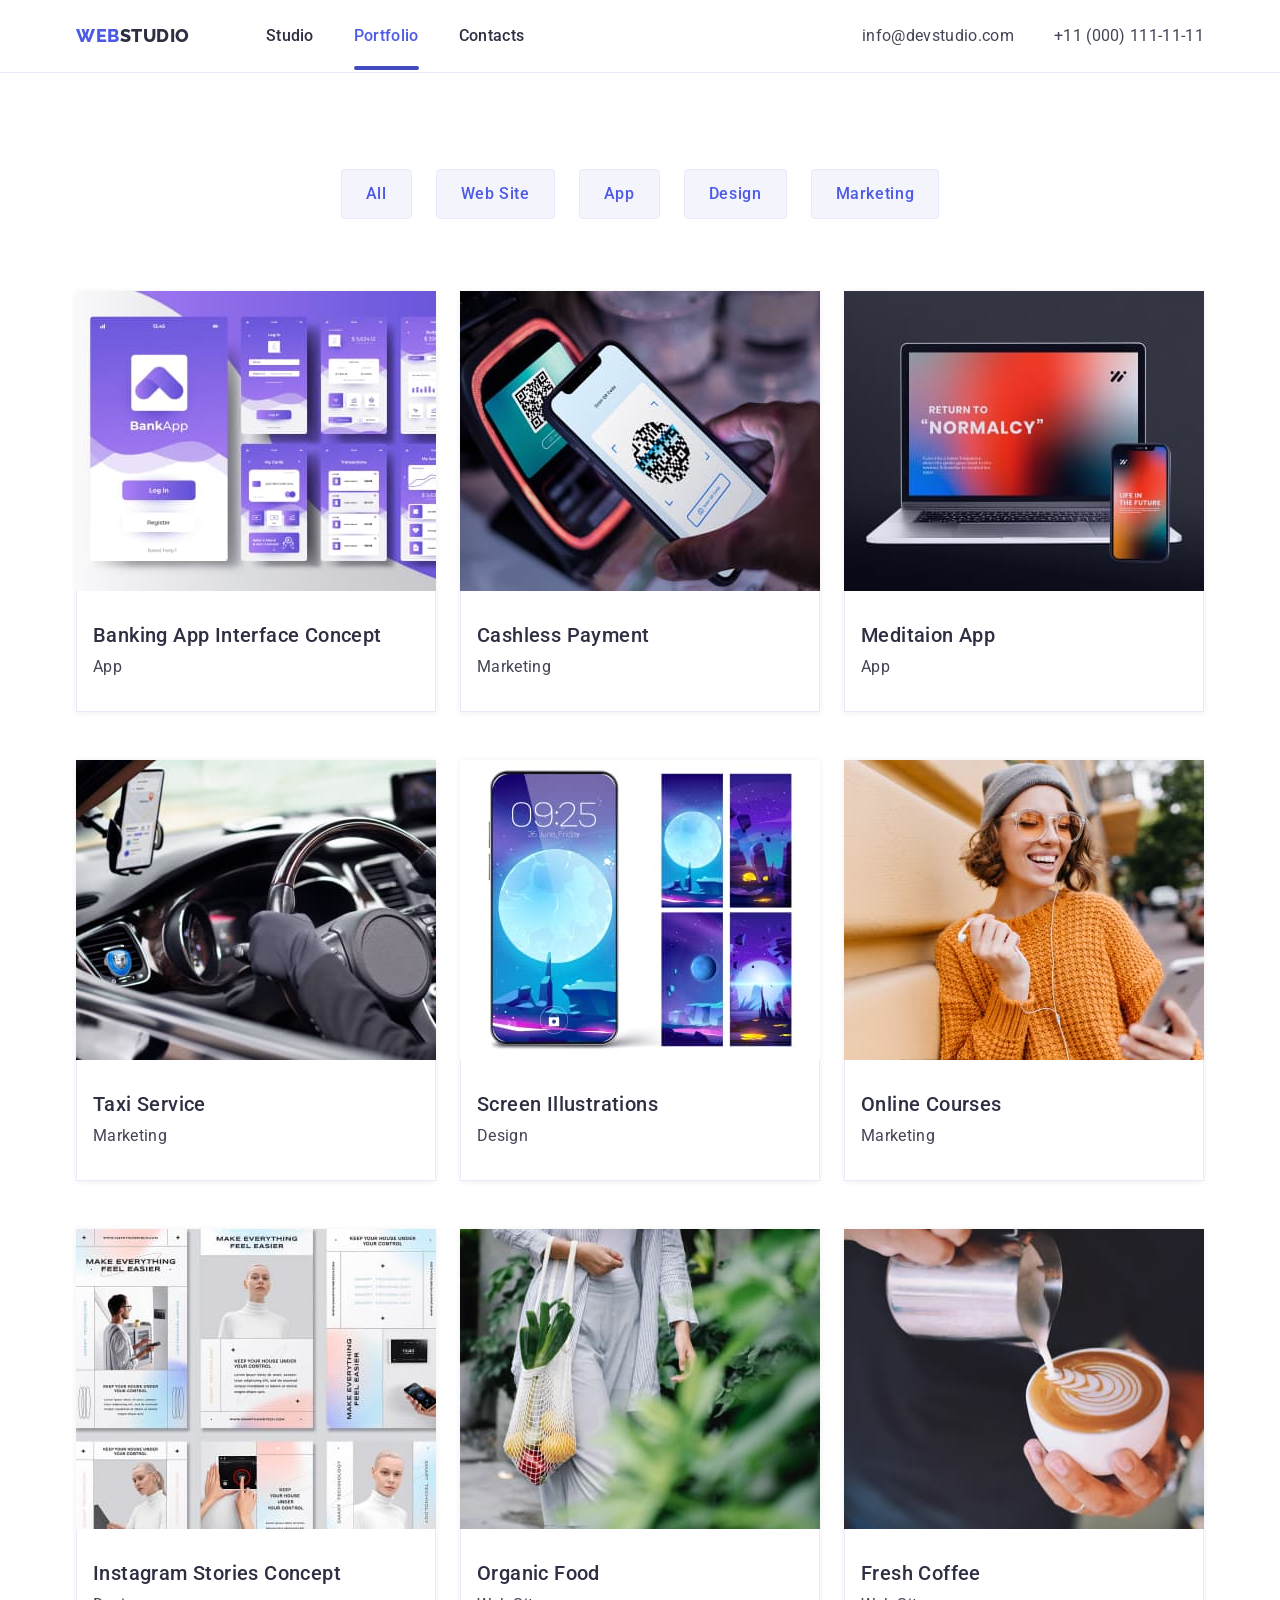
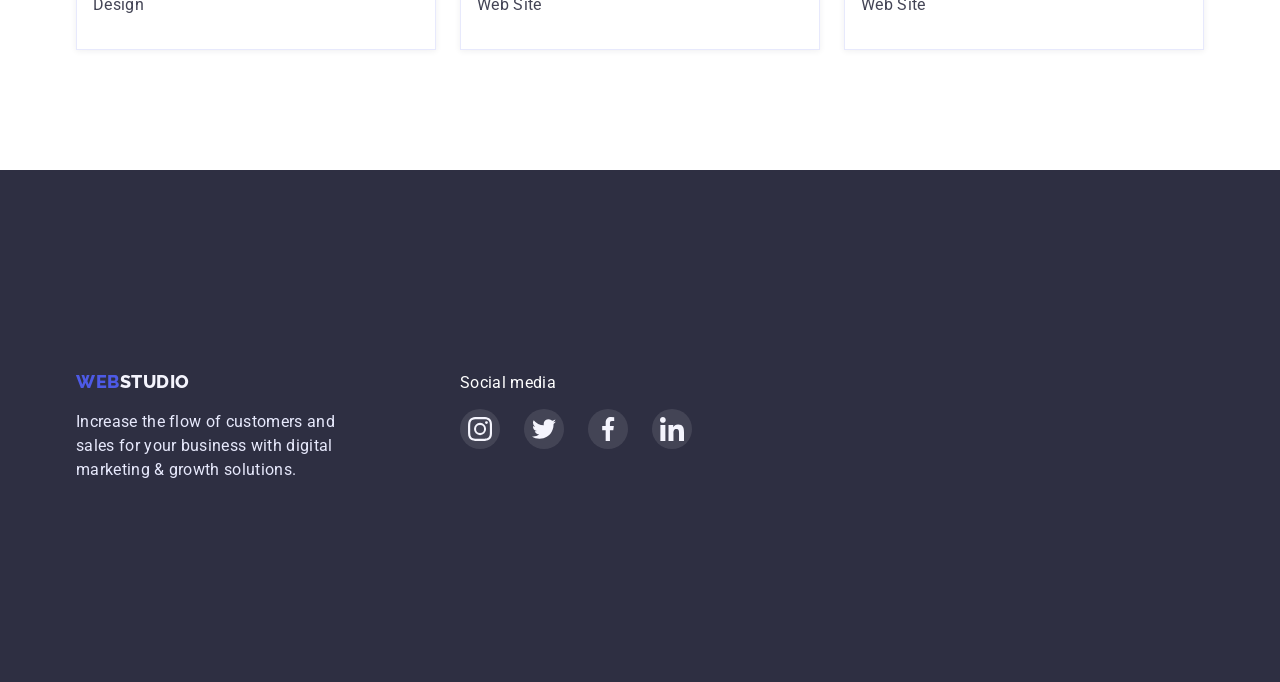
==== portfolio.html @ ea571247 "add files from hw-4" ====
<!DOCTYPE html>
<html lang="en">
  <head>
    <meta charset="UTF-8" />
    <meta http-equiv="X-UA-Compatible" content="IE=edge" />
    <meta name="viewport" content="width=device-width, initial-scale=1.0" />
    <title>Portfolio</title>
    <link rel="preconnect" href="https://fonts.googleapis.com" />
    <link rel="preconnect" href="https://fonts.gstatic.com" crossorigin />
    <link rel="stylesheet" href="https://fonts.googleapis.com/css2?family=Raleway:wght@800&family=Roboto:wght@400;500;700;900&display=swap"/>
    <link
      rel="stylesheet"
      href="https://cdnjs.cloudflare.com/ajax/libs/modern-normalize/1.1.0/modern-normalize.min.css"
      integrity="sha512-wpPYUAdjBVSE4KJnH1VR1HeZfpl1ub8YT/NKx4PuQ5NmX2tKuGu6U/JRp5y+Y8XG2tV+wKQpNHVUX03MfMFn9Q=="
      crossorigin="anonymous"
      referrerpolicy="no-referrer"
    />
    <link rel="stylesheet" href="./css/styles.css" />
  </head>
  <body>
    <!--HEADER-->
    <header class="header">
      <div class="container header-container">
          <nav class="top-nav">
            <div class="nav-container">
              <a href="./index.html" class="top-logo link"><span class="logo-web">Web</span>Studio</a>
              <ul class="top-menu list">
                <li class="menu-item"><a href="./index.html" class="link">Studio</a></li>
                <li class="menu-item"><a href="./portfolio.html" class="link current">Portfolio</a></li>
                <li class="menu-item"><a href="" class="link">Contacts</a></li>
              </ul>
            </div>
          </nav>
        
          <address class="address">
            <ul class="top-contacts list">
              <li class="address-item">
                <a class="mail link" href="mailto:info@devstudio.com">info@devstudio.com</a>
              </li>
              <li class="address-item">
                <a class="tel link" href="tel:+110001111111">+11 (000) 111-11-11</a>
              </li>
            </ul>
          </address>
      </div>
    </header>
    <!--MAIN-->
    <main>
      <section class="portfolio">
        <div class="container">
          <h1 class="visually-hidden">Gallery</h1>
  
          <ul class="filters-list">
            <li class="list-item list">
              <button class="filters-btn" type="button">All</button>
            </li>
            <li class="list-item list">
              <button class="filters-btn" type="button">Web Site</button>
            </li>
            <li class="list-item list">
              <button class="filters-btn" type="button">App</button>
            </li>
            <li class="list-item list">
              <button class="filters-btn" type="button">Design</button>
            </li>
            <li class="list-item list">
              <button class="filters-btn" type="button">Marketing</button>
            </li>
          </ul>
  
          <ul class="gallery-list">
            <li class="gallery-items list">
              <a class="gallery-link link" href="">
                <img
                  src="./images/banking_app_interface_concept.jpg"
                  alt=""
                  width="360"
                  height="300"
                  class="gallery-images"
                />
                <div class="gallery-footer">
                  <h2>Banking App Interface Concept</h2>
                  <p class="gallery-text">App</p>
                </div>
              </a>
            </li>
            <li class="gallery-items list">
              <a class="gallery-link link" href="">
                <img
                src="./images/cashless_payment.jpg"
                alt=""
                width="360"
                height="300"
                class="gallery-images"
                />
                <div class="gallery-footer">
                  <h2>Cashless Payment</h2>
                  <p class="gallery-text">Marketing</p>
                </div>
              </a>
            </li>
            <li class="gallery-items list">
              <a  href="" class="gallery-link link">
                <img
                src="./images/meditaion_app.jpg"
                alt=""
                width="360"
                height="300"
                class="gallery-images"
                />
                <div class="gallery-footer gallery-border">
                  <h2>Meditaion App</h2>
                  <p class="gallery-text">App</p>
                </div>
              </a>
            </li>
            <li class="gallery-items list">
              <a class="gallery-link link" href="">
                <img
                src="./images/taxi_service.jpg"
                alt=""
                width="360"
                height="300"
                class="gallery-images"
                />
                <div class="gallery-footer">
                  <h2>Taxi Service</h2>
                  <p class="gallery-text">Marketing</p>
                </div>
              </a>
            </li>
            <li class="gallery-items list">
              <a class="gallery-link link" href="">
                <img
                src="./images/screen_illustrations.jpg"
                alt=""
                width="360"
                height="300"
                class="gallery-images"
                />
                <div class="gallery-footer">
                  <h2>Screen Illustrations</h2>
                  <p class="gallery-text">Design</p>
                </div>
              </a>
            </li>
            <li class="gallery-items list">
              <a class="gallery-link link" href="">
                <img
                src="./images/online_courses.jpg"
                alt=""
                width="360"
                height="300"
                class="gallery-images"
                />
                <div class="gallery-footer">
                  <h2>Online Courses</h2>
                  <p class="gallery-text">Marketing</p>
                </div>
              </a>
            </li>
            <li class="gallery-items list">
              <a class="gallery-link link" href="">
                  <img
                src="./images/instagram_stories_concept.jpg"
                alt=""
                width="360"
                height="300"
                class="gallery-images"
                />
                <div class="gallery-footer">
                  <h2>Instagram Stories Concept</h2>
                  <p class="gallery-text">Design</p>
                </div>
              </a>
            </li>
            <li class="gallery-items list">
              <a class="gallery-link link" href="">
                  <img
                src="./images/organic_food.jpg"
                alt=""
                width="360"
                height="300"
                class="gallery-images"
                />
                <div class="gallery-footer">
                  <h2>Organic Food</h2>
                  <p class="gallery-text">Web Site</p>
                </div>
              </a>
            </li>
            <li class="gallery-items list">
              <a class="gallery-link link" href="">
                <img
                src="./images/fresh_coffee.jpg"
                alt=""
                width="360"
                height="300"
                class="gallery-images"
                />
                <div class="gallery-footer">
                  <h2>Fresh Coffee</h2>
                  <p class="gallery-text">Web Site</p>
                </div>
              </a>
            </li>
          </ul>
        </div>
      </section>
    </main>

    <!--FOOTER-->
    <footer class="footer">
      <footer class="footer">
        <div class="container footer-container">
          <div class="text-footer">
            <a href="./index.html" class="footer-logo link footer-link"><span class="logo-web">Web</span>Studio</a>
            <p class="footer-text">
              Increase the flow of customers and sales for your business with digital
              marketing & growth solutions.
            </p>
          </div>
  
          <div class="socmedia">
            <p class="socmedia-text">
              Social media
            </p>
            <ul class="soclist list">
              <li class="soclist-item">
                <a href="" class="soclink link">
                <svg class="soclink-icon">
                  <use href="./images/symbol-defs.svg#icon-instagram" width="24" height="24"></use>
                </svg>
                </a>
              </li>
              <li class="soclist-item">
                <a href="" class="soclink link">
                <svg class="soclink-icon">
                  <use href="./images/symbol-defs.svg#icon-twitter" width="24" height="24"></use>
                </svg>
                </a>
              </li>
              <li class="soclist-item">
                <a href="" class="soclink link">
                <svg class="soclink-icon">
                  <use href="./images/symbol-defs.svg#icon-facebook" width="24" height="24"></use>
                </svg>
                </a>
              </li>
              <li class="soclist-item">
                <a href="" class="soclink link">
                <svg class="soclink-icon">
                  <use href="./images/symbol-defs.svg#icon-linkedin" width="24" height="24"></use>
                </svg>
                </a>
              </li>
            </ul>
          </div>
        </div>
    </footer>
  </body>
</html>
---- css/styles.css ----
/*Dropped styles*/
h1,h2,h3,h4,h5,h6,p {
  margin: 0;
}
ul {
  margin: 0;
  padding-left: 0;
}
img {
  display: block;
}

.header {
  border-bottom: 1px solid #E7E9FC;
}

:root {
  --body-color: #2e2f42;
  --link-active: #404bbf;
  --nav-hover: #404bbf;
  --nav-focus: #434455;
  --top-contacts: #434455;
  --for-text: #434455;
  --services-btn: #4d5ae5;
  --current: #4d5ae5;
  --soc-icon: #4d5ae5;
  --soc-icon-footer: rgba(255, 255, 255, 0.1);
  --socicon-footer-hover: #31D0AA;
  --logo-web: #4d5ae5;
  --color-btn: #ffffff;
  --hover-btn: #404bbf;
  --color-services: #ffffff;
  --bg-services: #2e2f42;
  --for-h3: #2e2f42;
  --color-titel: #2e2f42;
  --ourteam-bg: #f4f4fd;
  --cards-bg: #ffffff;
  --footer-bg: #2e2f42;
  --footerlogo: #f4f4fd;
  --logo-footer: #e7e9fc;
  --footer-text: #E7E9FC;
  --filters-bg: #f4f4fd;
  --filters-bg-hover: #404bbf;
  --filters-br: #e7e9fc;
  --filters-text: #4d5ae5;
  --filters-text-hover: #ffffff;
  --label: #404bbf;
  --galleryfooter-br: #e7e9fc;
  --galleryfooter-br-hover: #f4f4fd;
  --gradient-bg: linear-gradient(rgba(46, 47, 66, 0.7), rgba(46, 47, 66, 0.7));
  /* --cardshadow-hover: box-shadow(0px 1px 6px rgba(46, 47, 66, 0.08), 0px 1px 1px rgba(46, 47, 66, 0.16), 0px 2px 1px rgba(46, 47, 66, 0.08)); */
}

.list {
  list-style: none;
}
.link {
  text-decoration: none;
  color: var(--body-color);
  padding: 24px 0
}

/*--------Styles for index.html--------*/
body {
  color: var(--body-color);
  font-family: "Roboto", sans-serif;
  font-size: 16px;
  letter-spacing: 0.02em;
}

/*Header*/
.container {
  max-width: 1158px;
  padding: 0 15px;
  margin: 0 auto;
  /* outline: 1px solid red; */
} 
.header-container {
  display: flex;
  align-items: center;
  justify-content: space-between;
}
.nav-container {
  display: flex;
  align-items: center;
}
.top-nav {
  display: flex;
  /*flex-direction: row;
  align-items: baseline;*/
}
.top-logo,
.footer-logo {
  font-family: "Raleway", sans-serif;
  font-weight: 800;
  font-size: 18px;
  letter-spacing: 0.03em;
  text-transform: uppercase;
  line-height: 1.34;
}
.top-logo {
  padding-top: 24px;
  padding-bottom: 24px;
}
.logo-web {
  color: var(--logo-web);
  line-height: 1.34;
}
.top-menu .link:hover,
.top-contacts .link:hover {
  color: var(--nav-hover);
}
.top-menu .link:focus,
.top-contacts .link:focus {
  color: var(--nav-focus);
}
.top-menu {
  font-family: "Roboto", sans-serif;
  font-weight: 500;
  font-size: 16px;
  line-height: 1.5;
  letter-spacing: 0.02em;
  display: flex;
  margin-left: 76px;
  gap: 40px;
}
.current {
  color: var(--current);
  position: relative;
}
.current::after {
  content: '';
  position: absolute;
  width: 100%;
  height: 4px;
  left: 0;
  top: 64px;
  border-radius: 2px;
  background-color: #404bbf;
}
.mail, .tel {
  letter-spacing: 0.02em;
  color: var(--top-contacts);
  font-style: normal;
  line-height: 1.5;
}
.top-contacts {
  display: flex;
  align-items: center;
}
.address-item:not(:last-child) {
  margin-right: 40px;
}

.visually-hidden {
  position: absolute;
  white-space: nowrap;
  width: 1px;
  height: 1px;
  overflow: hidden;
  border: 0;
  padding: 0;
  clip: rect(0 0 0 0);
  clip-path: inset(50%);
  margin: -1px;
}

/*Services*/
.section {
  padding: 120px 0;
}
.services {
  background-color: var(--bg-services);
  background: var(--gradient-bg), url(../images/people-office.jpg) no-repeat;
  background-size: cover;
  background-position: center;
  text-align: center;
  padding-top: 188px;
  padding-bottom: 188px;
  max-width: 1440px;
  margin: auto;
}
.services-titel {
  color: var(--color-services);
  font-weight: 700;
  font-size: 56px;
  line-height: 1.07;
  letter-spacing: 0.02em;
  text-transform: capitalize;
  max-width: 500px;
  margin: 0 auto;
}
.services-titel > span {
  text-transform: lowercase;
}
.services-button {
  background-color: var(--services-btn);
  box-shadow: 0px 4px 4px rgba(0, 0, 0, 0.15);
  border-radius: 4px;
  font-weight: 500;
  letter-spacing: 0.04em;
  color: var(--color-btn);
  padding: 16px 32px;
  font-size: 16px;
  font-family: inherit;
  line-height: 1.5;
  text-align: center;
  /* display: flex;
  flex-direction: row;
  align-items: flex-start; */
  padding: 16px 32px;
  /* gap: 10px; */
  margin-left: auto;
  margin-right: auto;
  margin-top: 48px;
  border: none;
}
.services-button:hover,
.services-button:focus {
  background-color: var(--hover-btn);
  box-shadow: 0px 1px 6px rgba(46, 47, 66, 0.08),
    0px 1px 1px rgba(46, 47, 66, 0.16), 0px 2px 1px rgba(46, 47, 66, 0.08);
  cursor: pointer;
}
.features {
  color: var(--for-text);
  padding-top: 120px;
}
.features-titel, .custom-titel
.cards > h3,
.gallery-list h2 {
  font-weight: 500;
  font-size: 20px;
  letter-spacing: 0.02em;
  line-height: 1.2;
  color: var(--for-h3);
}
.features-list {
  line-height: 1.5;
  display: flex;
  gap: 24px
}
.features-item {
flex-basis: calc((100% - 3 * 24px) / 4);
}
.features-item > p {
  margin-top: 8px;
}
.icons-features {
  background: #F4F4FD;
  border-radius: 4px;
  margin-bottom: 8px;

  display: flex;
  justify-content: center;
  align-items: center;
  height: 112px;
  min-width: 264px;
}
.features-icon {
  /* fill: currentColor; */
}


/*What are we do*/
.offer-container > h2,
.ourteam-container > h2, .custome-titel {
  font-size: 36px;
  line-height: 1.11;
  text-align: center;
  letter-spacing: 0.02em;
  text-transform: capitalize;
  color: var(--color-titel);
  margin-bottom: 72px;
}
.offer-list {
  display: flex;
  gap: 24px;
  margin-top: 72px;
}
.offer-list img {
  border: 1px solid #e7e9fc;
} 

/*Our team*/
.ourteam {
  background-color: var(--ourteam-bg);
}
.ourteam-list {
  display: flex;
  margin-top: 72px;
  gap: 24px;
}
.cards {
  background-color: var(--cards-bg);
  box-shadow: 0px 1px 6px rgba(46, 47, 66, 0.08),
    0px 1px 1px rgba(46, 47, 66, 0.16), 0px 2px 1px rgba(46, 47, 66, 0.08);
  border-radius: 0px 0px 4px 4px;
}
.cards > h3 {
  text-align: center;
  line-height: 0.04;
}
.cards > p {
  text-align: center;
  line-height: 1.5;
  color: var(--for-text);
}
.cards-text {
  padding: 32px 16px;
  text-align: center;
}
.cards-text > p {
  margin: 8px 0;
}
.soclist {
  display: flex;
  gap: 24px;
}
.soclist-item {
  width: 40px;
  height: 40px;
}
.soclink {
  width: 100%;
  height: 100%;
  border-radius: 50%;
  background-color: var(--soc-icon);
  display: flex;
  align-items: flex-start;
  justify-content: center;
  padding: 12px;
}
.soclink-icon {
  fill: var(--ourteam-bg);
}
.soclink:is(:hover, :focus) {
  background-color: var(--link-active); 
}
.custome {

}
.custome-list {
  display: flex;
  gap: 24px;
}
.custome-item {
  width: 168px;
  height: 88px;
}
.custome-link {
  width: 100%;
  height: 100%;
  border: 1px solid #8E8F99;
  border-radius: 4px;
  display: flex;
  align-items: center;
  justify-content: center;
}
.custome-icon {
  fill: #8E8F99;
}
.custome-link:is(:hover, :focus) {
  border-color: #404bbf;
}
.custome-link:is(:hover, :focus) .custome-icon {
  fill: #404BBF;
}

/*Footer*/
.footer {
  background-color: var(--footer-bg);
  padding-top: 100px;
  padding-bottom: 100px;
}
.footer-container {
  display: flex; 
  align-items: baseline;
}
.footer-logo {
  color: var(--footerlogo);
}
.footer-link {
  padding: 16px 0px;
}
.footer-text {
  line-height: 1.5;
  max-width: 264px;
  color: var(--footer-text);
  margin-top: 16px;
}
.text-footer {
  margin-right: 120px;
}
.socmedia-text {
  color: #ffffff;
  margin-bottom: 16px;
}
.soclist-item {
  width: 40px;
  height: 40px;
}
.socmedia .soclink {
  width: 100%;
  height: 100%;
  background-color: var(--soc-icon-footer);
  padding: 8px;
}
.socmedia .soclink:is(:hover, :focus) {
  background-color: var(--socicon-footer-hover);
}

/*--------Styles for portfolio--------*/
.portfolio {
  padding-top: 96px;
  padding-bottom: 120px;
}
.filters-list {
  min-width: 586px;
  display: flex;
  justify-content: center;
  margin-bottom: 72px;
  gap: 24px;
}
.filters-btn {
  background-color: var(--filters-bg);
  border: 1px solid var(--filters-br);
  border-radius: 4px;
  font-weight: 500;
  color: var(--filters-text);
  letter-spacing: 0.04em;
  text-align: center;
  padding: 12px 24px;
  font-family: inherit;
  font-size: 16px;
  line-height: 1.5;
}
.filters-btn:hover {
  background-color: var(--filters-bg-hover);
  border-color: var(--filters-bg-hover);
  color: var(--filters-text-hover);
  box-shadow: 0px 3px 1px rgba(0, 0, 0, 0.1), 0px 2px 1px rgba(0, 0, 0, 0.08),
    0px 2px 2px rgba(0, 0, 0, 0.12);
  cursor: pointer;
}

.gallery-list {
  display: flex;
  flex-wrap: wrap;
  row-gap: 48px;
  column-gap: 24px;
}
.gallery-items {
  flex-basis: calc((100% - 2 * 24px) / 3);
}
.gallery-footer {
  padding: 32px 16px;

  border: 1px solid var(--galleryfooter-br);
  border-top: none;
}
.gallery-footer > p {
  margin-top: 8px;;
}
.gallery-link {
  box-shadow: 0px 1px 6px rgba(46, 47, 66, 0.08);
  display: block;
  padding: 0;
  transition: color 200ms linear;
}
.gallery-link:is(:hover, :focus) {
  box-shadow: 
  0px 1px 6px rgba(46, 47, 66, 0.08), 
  0px 1px 1px rgba(46, 47, 66, 0.16), 
  0px 2px 1px rgba(46, 47, 66, 0.08);
}
.gallery-text {
  color: var(--for-text);
  line-height: 1.5;
}
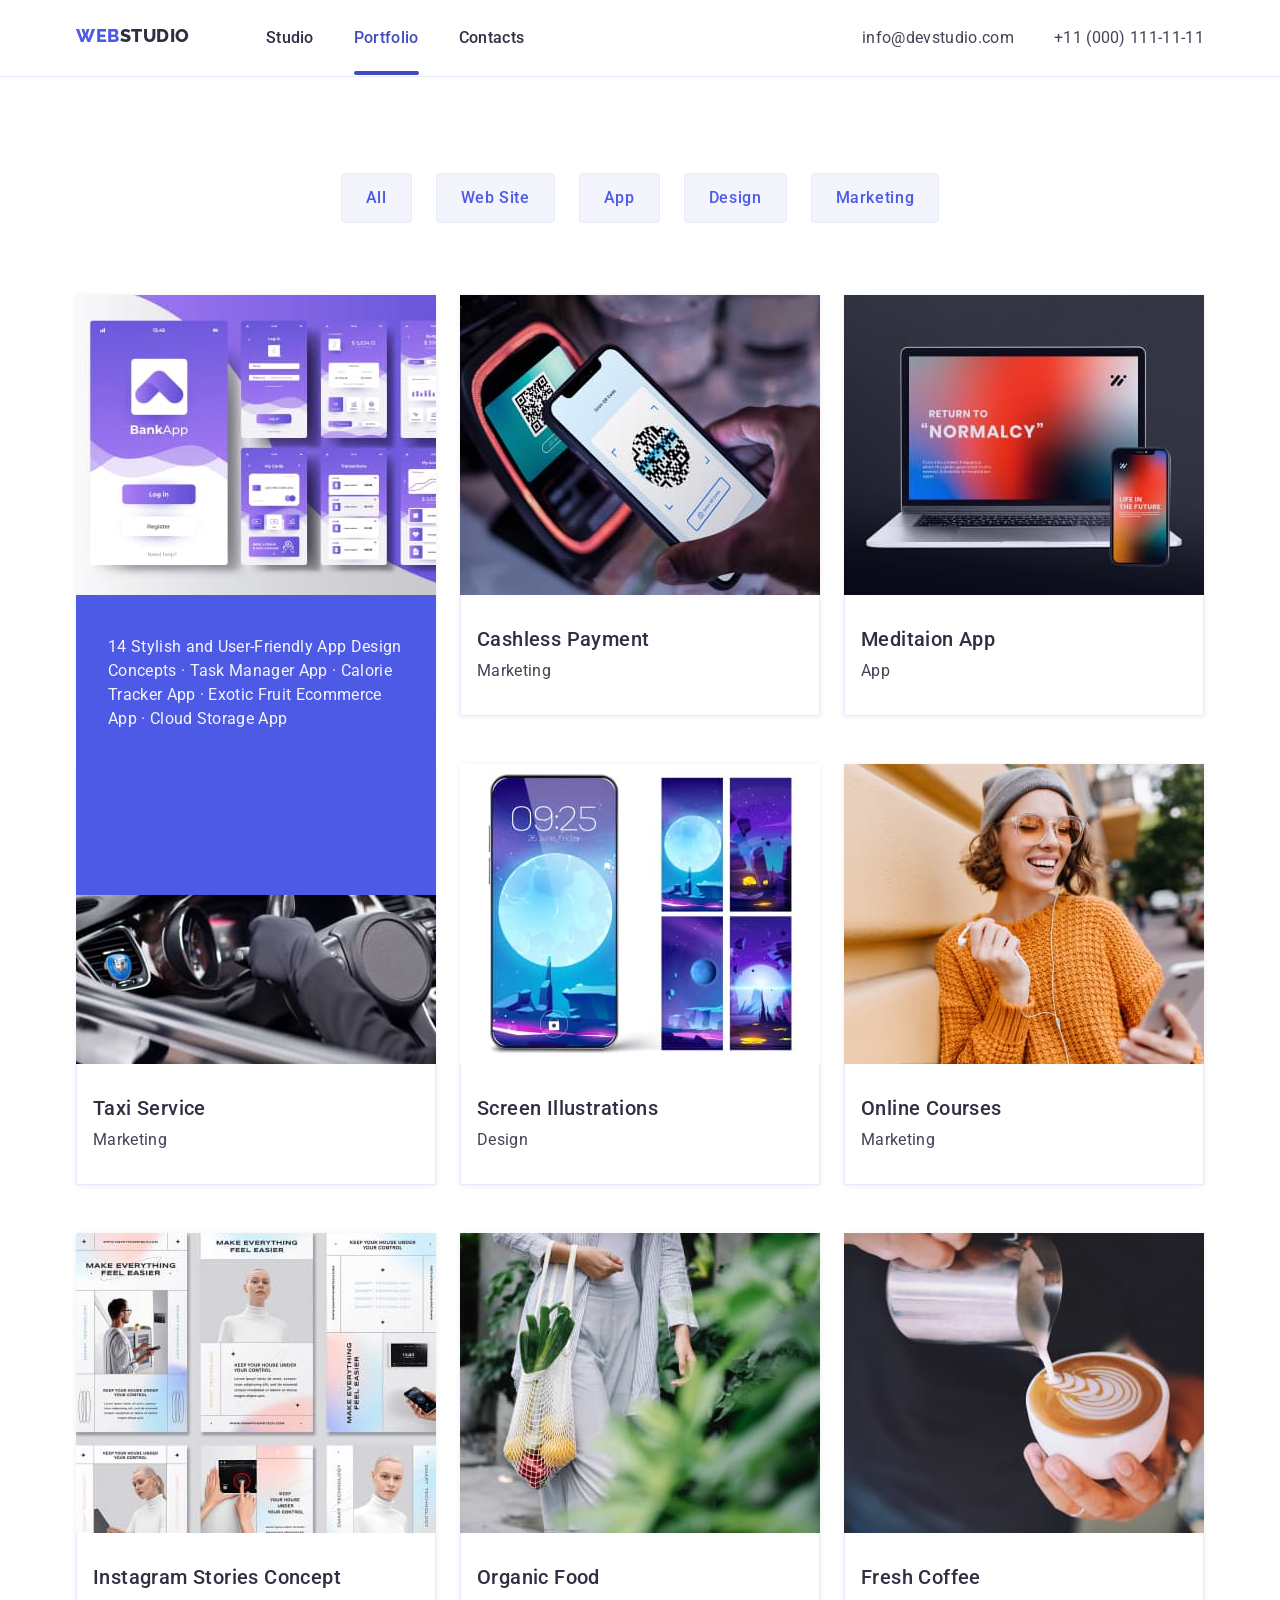
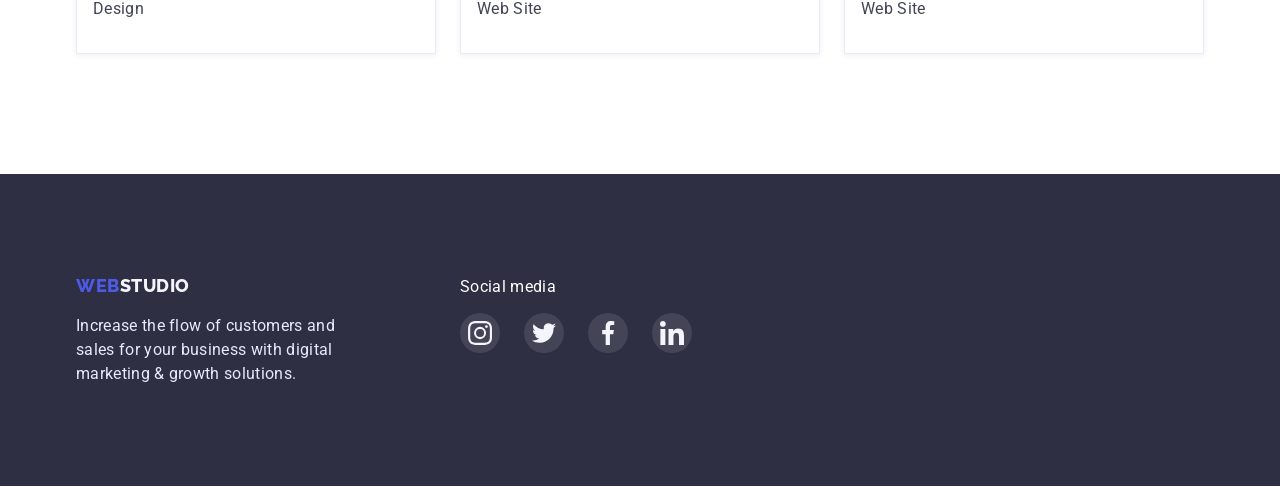
==== commit c85b95d5: "correct transition & padding (top-menu)" ====
--- a/portfolio.html
+++ b/portfolio.html
@@ -71,13 +71,19 @@
           <ul class="gallery-list">
             <li class="gallery-items list">
               <a class="gallery-link link" href="">
-                <img
-                  src="./images/banking_app_interface_concept.jpg"
-                  alt=""
-                  width="360"
-                  height="300"
-                  class="gallery-images"
-                />
+                <div class="gallery-top-wrapp">
+                  <img
+                    src="./images/banking_app_interface_concept.jpg"
+                    alt=""
+                    width="360"
+                    height="300"
+                    class="gallery-images"
+                  />
+                  <p class="text-animation">
+                    14 Stylish and User-Friendly App Design Concepts · Task Manager App · Calorie Tracker App · Exotic Fruit Ecommerce App · Cloud Storage App
+                  </p>
+                </div>
+                
                 <div class="gallery-footer">
                   <h2>Banking App Interface Concept</h2>
                   <p class="gallery-text">App</p>
@@ -211,52 +217,51 @@
 
     <!--FOOTER-->
     <footer class="footer">
-      <footer class="footer">
-        <div class="container footer-container">
-          <div class="text-footer">
-            <a href="./index.html" class="footer-logo link footer-link"><span class="logo-web">Web</span>Studio</a>
-            <p class="footer-text">
+      <div class="container footer-container">
+        <div class="text-footer">
+           <a href="./index.html" class="footer-logo link footer-link"><span class="logo-web">Web</span>Studio</a>
+          <p class="footer-text">
               Increase the flow of customers and sales for your business with digital
               marketing & growth solutions.
-            </p>
-          </div>
+          </p>
+        </div>
   
-          <div class="socmedia">
-            <p class="socmedia-text">
+        <div class="socmedia">
+          <p class="socmedia-text">
               Social media
-            </p>
-            <ul class="soclist list">
-              <li class="soclist-item">
-                <a href="" class="soclink link">
-                <svg class="soclink-icon">
-                  <use href="./images/symbol-defs.svg#icon-instagram" width="24" height="24"></use>
-                </svg>
-                </a>
-              </li>
-              <li class="soclist-item">
-                <a href="" class="soclink link">
-                <svg class="soclink-icon">
-                  <use href="./images/symbol-defs.svg#icon-twitter" width="24" height="24"></use>
-                </svg>
-                </a>
-              </li>
-              <li class="soclist-item">
-                <a href="" class="soclink link">
-                <svg class="soclink-icon">
-                  <use href="./images/symbol-defs.svg#icon-facebook" width="24" height="24"></use>
-                </svg>
-                </a>
-              </li>
-              <li class="soclist-item">
-                <a href="" class="soclink link">
-                <svg class="soclink-icon">
-                  <use href="./images/symbol-defs.svg#icon-linkedin" width="24" height="24"></use>
-                </svg>
-                </a>
-              </li>
-            </ul>
-          </div>
+          </p>
+          <ul class="soclist list">
+            <li class="soclist-item">
+              <a href="" class="soclink link">
+                <svg class="soclink-icon" width="24" height="24">
+                  <use href="./images/symbol-defs.svg#icon-instagram"></use>
+                </svg>
+              </a>
+            </li>
+            <li class="soclist-item">
+              <a href="" class="soclink link">
+                <svg class="soclink-icon" width="24" height="24">
+                  <use href="./images/symbol-defs.svg#icon-twitter"></use>
+                </svg>
+              </a>
+            </li>
+            <li class="soclist-item">
+              <a href="" class="soclink link">
+                <svg class="soclink-icon" width="24" height="24">
+                  <use href="./images/symbol-defs.svg#icon-facebook"></use>
+                </svg>
+              </a>
+            </li>
+            <li class="soclist-item">
+              <a href="" class="soclink link">
+                <svg class="soclink-icon" width="24" height="24">
+                  <use href="./images/symbol-defs.svg#icon-linkedin"></use>
+                </svg>
+              </a>
+            </li>
+          </ul>
         </div>
+      </div>
     </footer>
   </body>
 </html>
--- a/css/styles.css
+++ b/css/styles.css
@@ -15,40 +15,24 @@
 }
 
 :root {
-  --body-color: #2e2f42;
-  --link-active: #404bbf;
-  --nav-hover: #404bbf;
-  --nav-focus: #434455;
-  --top-contacts: #434455;
-  --for-text: #434455;
-  --services-btn: #4d5ae5;
-  --current: #4d5ae5;
-  --soc-icon: #4d5ae5;
-  --soc-icon-footer: rgba(255, 255, 255, 0.1);
-  --socicon-footer-hover: #31D0AA;
-  --logo-web: #4d5ae5;
-  --color-btn: #ffffff;
-  --hover-btn: #404bbf;
-  --color-services: #ffffff;
-  --bg-services: #2e2f42;
-  --for-h3: #2e2f42;
-  --color-titel: #2e2f42;
-  --ourteam-bg: #f4f4fd;
-  --cards-bg: #ffffff;
-  --footer-bg: #2e2f42;
-  --footerlogo: #f4f4fd;
-  --logo-footer: #e7e9fc;
-  --footer-text: #E7E9FC;
-  --filters-bg: #f4f4fd;
-  --filters-bg-hover: #404bbf;
-  --filters-br: #e7e9fc;
-  --filters-text: #4d5ae5;
-  --filters-text-hover: #ffffff;
-  --label: #404bbf;
-  --galleryfooter-br: #e7e9fc;
-  --galleryfooter-br-hover: #f4f4fd;
+  --accent: #e7e9fc;
+  --box-shadow:
+    0px 1px 6px rgba(46, 47, 66, 0.08), 
+    0px 1px 1px rgba(46, 47, 66, 0.16), 
+    0px 2px 1px rgba(46, 47, 66, 0.08);
+  --dark: #2e2f42;
+  --fill: #8E8F99;
   --gradient-bg: linear-gradient(rgba(46, 47, 66, 0.7), rgba(46, 47, 66, 0.7));
-  /* --cardshadow-hover: box-shadow(0px 1px 6px rgba(46, 47, 66, 0.08), 0px 1px 1px rgba(46, 47, 66, 0.16), 0px 2px 1px rgba(46, 47, 66, 0.08)); */
+  --pressed-state: #404bbf;
+  --text: #434455;
+  --primary: #4d5ae5;
+  --socicon-footer: rgba(255, 255, 255, 0.1);
+  --success: #31D0AA;
+  --white: #ffffff;
+  --light: #f4f4fd;
+  --transition: 250ms cubic-bezier(0.4, 0, 0.2, 1);
+
+  /* --pressedstate-label: #404bbf; */
 }
 
 .list {
@@ -56,13 +40,13 @@
 }
 .link {
   text-decoration: none;
-  color: var(--body-color);
+  color: var(--dark);
   padding: 24px 0
 }
 
 /*--------Styles for index.html--------*/
 body {
-  color: var(--body-color);
+  color: var(--dark);
   font-family: "Roboto", sans-serif;
   font-size: 16px;
   letter-spacing: 0.02em;
@@ -100,19 +84,11 @@
 }
 .top-logo {
   padding-top: 24px;
-  padding-bottom: 24px;
+  padding-bottom: 28px;
 }
 .logo-web {
-  color: var(--logo-web);
+  color: var(--primary);
   line-height: 1.34;
-}
-.top-menu .link:hover,
-.top-contacts .link:hover {
-  color: var(--nav-hover);
-}
-.top-menu .link:focus,
-.top-contacts .link:focus {
-  color: var(--nav-focus);
 }
 .top-menu {
   font-family: "Roboto", sans-serif;
@@ -124,8 +100,22 @@
   margin-left: 76px;
   gap: 40px;
 }
+.top-menu .link {
+  padding-top: 24px;
+  padding-bottom: 28px;
+
+  transition: color var(--transition);
+}
+.top-menu .link:hover,
+.mail:hover, .tel:hover {
+  color: var(--pressed-state);
+}
+.top-menu .link:focus,
+.mail:focus, tel:focus {
+  color: var(--text);
+}
 .current {
-  color: var(--current);
+  color: var(--pressed-state);
   position: relative;
 }
 .current::after {
@@ -134,15 +124,17 @@
   width: 100%;
   height: 4px;
   left: 0;
-  top: 64px;
+  bottom: 0;
   border-radius: 2px;
-  background-color: #404bbf;
+  background-color: var( --pressed-state);
 }
 .mail, .tel {
   letter-spacing: 0.02em;
-  color: var(--top-contacts);
+  color: var(--text);
   font-style: normal;
   line-height: 1.5;
+
+  transition: color var(--transition);
 }
 .top-contacts {
   display: flex;
@@ -170,7 +162,7 @@
   padding: 120px 0;
 }
 .services {
-  background-color: var(--bg-services);
+  background-color: var(--dark);
   background: var(--gradient-bg), url(../images/people-office.jpg) no-repeat;
   background-size: cover;
   background-position: center;
@@ -181,7 +173,7 @@
   margin: auto;
 }
 .services-titel {
-  color: var(--color-services);
+  color: var(--white);
   font-weight: 700;
   font-size: 56px;
   line-height: 1.07;
@@ -194,36 +186,38 @@
   text-transform: lowercase;
 }
 .services-button {
-  background-color: var(--services-btn);
+  background-color: var(--primary);
   box-shadow: 0px 4px 4px rgba(0, 0, 0, 0.15);
   border-radius: 4px;
+  border: none;
+
+  color: var(--white);
   font-weight: 500;
   letter-spacing: 0.04em;
-  color: var(--color-btn);
-  padding: 16px 32px;
   font-size: 16px;
   font-family: inherit;
   line-height: 1.5;
   text-align: center;
-  /* display: flex;
-  flex-direction: row;
-  align-items: flex-start; */
+
   padding: 16px 32px;
-  /* gap: 10px; */
+  padding: 16px 32px;
   margin-left: auto;
   margin-right: auto;
   margin-top: 48px;
-  border: none;
+
+  transition: background-color var(--transition), box-shadow var(--transition);
 }
 .services-button:hover,
 .services-button:focus {
-  background-color: var(--hover-btn);
-  box-shadow: 0px 1px 6px rgba(46, 47, 66, 0.08),
-    0px 1px 1px rgba(46, 47, 66, 0.16), 0px 2px 1px rgba(46, 47, 66, 0.08);
+  background-color: var(--pressed-state);
+  box-shadow: 
+    0px 1px 6px rgba(46, 47, 66, 0.08),
+    0px 1px 1px rgba(46, 47, 66, 0.16), 
+    0px 2px 1px rgba(46, 47, 66, 0.08);
   cursor: pointer;
 }
 .features {
-  color: var(--for-text);
+  color: var(--text);
   padding-top: 120px;
 }
 .features-titel, .custom-titel
@@ -233,7 +227,7 @@
   font-size: 20px;
   letter-spacing: 0.02em;
   line-height: 1.2;
-  color: var(--for-h3);
+  color: var(--dark);
 }
 .features-list {
   line-height: 1.5;
@@ -260,7 +254,6 @@
 .features-icon {
   /* fill: currentColor; */
 }
-
 
 /*What are we do*/
 .offer-container > h2,
@@ -270,7 +263,7 @@
   text-align: center;
   letter-spacing: 0.02em;
   text-transform: capitalize;
-  color: var(--color-titel);
+  color: var(--dark);
   margin-bottom: 72px;
 }
 .offer-list {
@@ -284,7 +277,7 @@
 
 /*Our team*/
 .ourteam {
-  background-color: var(--ourteam-bg);
+  background-color: var(--light);
 }
 .ourteam-list {
   display: flex;
@@ -292,7 +285,7 @@
   gap: 24px;
 }
 .cards {
-  background-color: var(--cards-bg);
+  background-color: var(--white);
   box-shadow: 0px 1px 6px rgba(46, 47, 66, 0.08),
     0px 1px 1px rgba(46, 47, 66, 0.16), 0px 2px 1px rgba(46, 47, 66, 0.08);
   border-radius: 0px 0px 4px 4px;
@@ -304,7 +297,7 @@
 .cards > p {
   text-align: center;
   line-height: 1.5;
-  color: var(--for-text);
+  color: var(--text);
 }
 .cards-text {
   padding: 32px 16px;
@@ -325,21 +318,22 @@
   width: 100%;
   height: 100%;
   border-radius: 50%;
-  background-color: var(--soc-icon);
+  background-color: var(--primary);
   display: flex;
   align-items: flex-start;
   justify-content: center;
   padding: 12px;
+  transition: background-color var(--transition);                                                     
+}
+.soclink:is(:hover, :focus) {
+  background-color: var(--pressed-state); 
 }
 .soclink-icon {
-  fill: var(--ourteam-bg);
-}
-.soclink:is(:hover, :focus) {
-  background-color: var(--link-active); 
-}
-.custome {
-
-}
+  fill: var(--light);
+}
+/* .custome {
+
+} */
 .custome-list {
   display: flex;
   gap: 24px;
@@ -351,25 +345,29 @@
 .custome-link {
   width: 100%;
   height: 100%;
-  border: 1px solid #8E8F99;
+  border: 1px solid var(--fill) ;
   border-radius: 4px;
   display: flex;
   align-items: center;
   justify-content: center;
+
+  transition: border-color var(--transition);
+}
+.custome-link:is(:hover, :focus) {
+  border-color: var(--pressed-state);
+}
+.custome-link:is(:hover, :focus) .custome-icon {
+  fill: var(--pressed-state);
 }
 .custome-icon {
-  fill: #8E8F99;
-}
-.custome-link:is(:hover, :focus) {
-  border-color: #404bbf;
-}
-.custome-link:is(:hover, :focus) .custome-icon {
-  fill: #404BBF;
+  fill: var(--fill);
+
+  transition: fill var(--transition);
 }
 
 /*Footer*/
 .footer {
-  background-color: var(--footer-bg);
+  background-color: var(--dark);
   padding-top: 100px;
   padding-bottom: 100px;
 }
@@ -378,7 +376,7 @@
   align-items: baseline;
 }
 .footer-logo {
-  color: var(--footerlogo);
+  color: var(--light);
 }
 .footer-link {
   padding: 16px 0px;
@@ -386,7 +384,7 @@
 .footer-text {
   line-height: 1.5;
   max-width: 264px;
-  color: var(--footer-text);
+  color: var(--accent);
   margin-top: 16px;
 }
 .text-footer {
@@ -403,11 +401,14 @@
 .socmedia .soclink {
   width: 100%;
   height: 100%;
-  background-color: var(--soc-icon-footer);
   padding: 8px;
+
+  background-color: var(--socicon-footer);
+
+  transition: background-color var(--transition);
 }
 .socmedia .soclink:is(:hover, :focus) {
-  background-color: var(--socicon-footer-hover);
+  background-color: var(--success);
 }
 
 /*--------Styles for portfolio--------*/
@@ -423,25 +424,31 @@
   gap: 24px;
 }
 .filters-btn {
-  background-color: var(--filters-bg);
-  border: 1px solid var(--filters-br);
+  background-color: var(--light);
+  border: 1px solid var(--accent);
   border-radius: 4px;
+
   font-weight: 500;
-  color: var(--filters-text);
+  color: var(--primary);
   letter-spacing: 0.04em;
   text-align: center;
-  padding: 12px 24px;
   font-family: inherit;
   font-size: 16px;
   line-height: 1.5;
+
+  padding: 12px 24px;
+
+  transition: color var(--transition);
 }
 .filters-btn:hover {
-  background-color: var(--filters-bg-hover);
-  border-color: var(--filters-bg-hover);
-  color: var(--filters-text-hover);
+  color: var(--white);
+  
+  background-color: var(--pressed-state);
+  border-color: var(--pressed-state);
   box-shadow: 0px 3px 1px rgba(0, 0, 0, 0.1), 0px 2px 1px rgba(0, 0, 0, 0.08),
     0px 2px 2px rgba(0, 0, 0, 0.12);
-  cursor: pointer;
+  
+    cursor: pointer;
 }
 
 .gallery-list {
@@ -453,10 +460,32 @@
 .gallery-items {
   flex-basis: calc((100% - 2 * 24px) / 3);
 }
+.gallery-top-wrapp {
+  position: relative;
+}
+.text-animation {
+  position: absolute;
+  top: 0;
+  left: 0;
+  height: 100%;
+  padding: 40px 32px;
+
+  color: var(--light);
+  line-height: 1.5;
+
+  background-color: var(--primary);
+
+  transform: translateY(100%);
+  transition: var(--transition);
+}
+.gallery-link:is(:hover, :focus) .text-animation {
+  transform: translateY(0%);
+}
+
 .gallery-footer {
   padding: 32px 16px;
 
-  border: 1px solid var(--galleryfooter-br);
+  border: 1px solid var(--accent);
   border-top: none;
 }
 .gallery-footer > p {
@@ -466,15 +495,13 @@
   box-shadow: 0px 1px 6px rgba(46, 47, 66, 0.08);
   display: block;
   padding: 0;
-  transition: color 200ms linear;
+
+  transition: box-shadow var(--transition);
 }
 .gallery-link:is(:hover, :focus) {
-  box-shadow: 
-  0px 1px 6px rgba(46, 47, 66, 0.08), 
-  0px 1px 1px rgba(46, 47, 66, 0.16), 
-  0px 2px 1px rgba(46, 47, 66, 0.08);
+  box-shadow: var(--box-shadow)
 }
 .gallery-text {
-  color: var(--for-text);
-  line-height: 1.5;
-}
+  color: var(--text);
+  line-height: 1.5;
+}
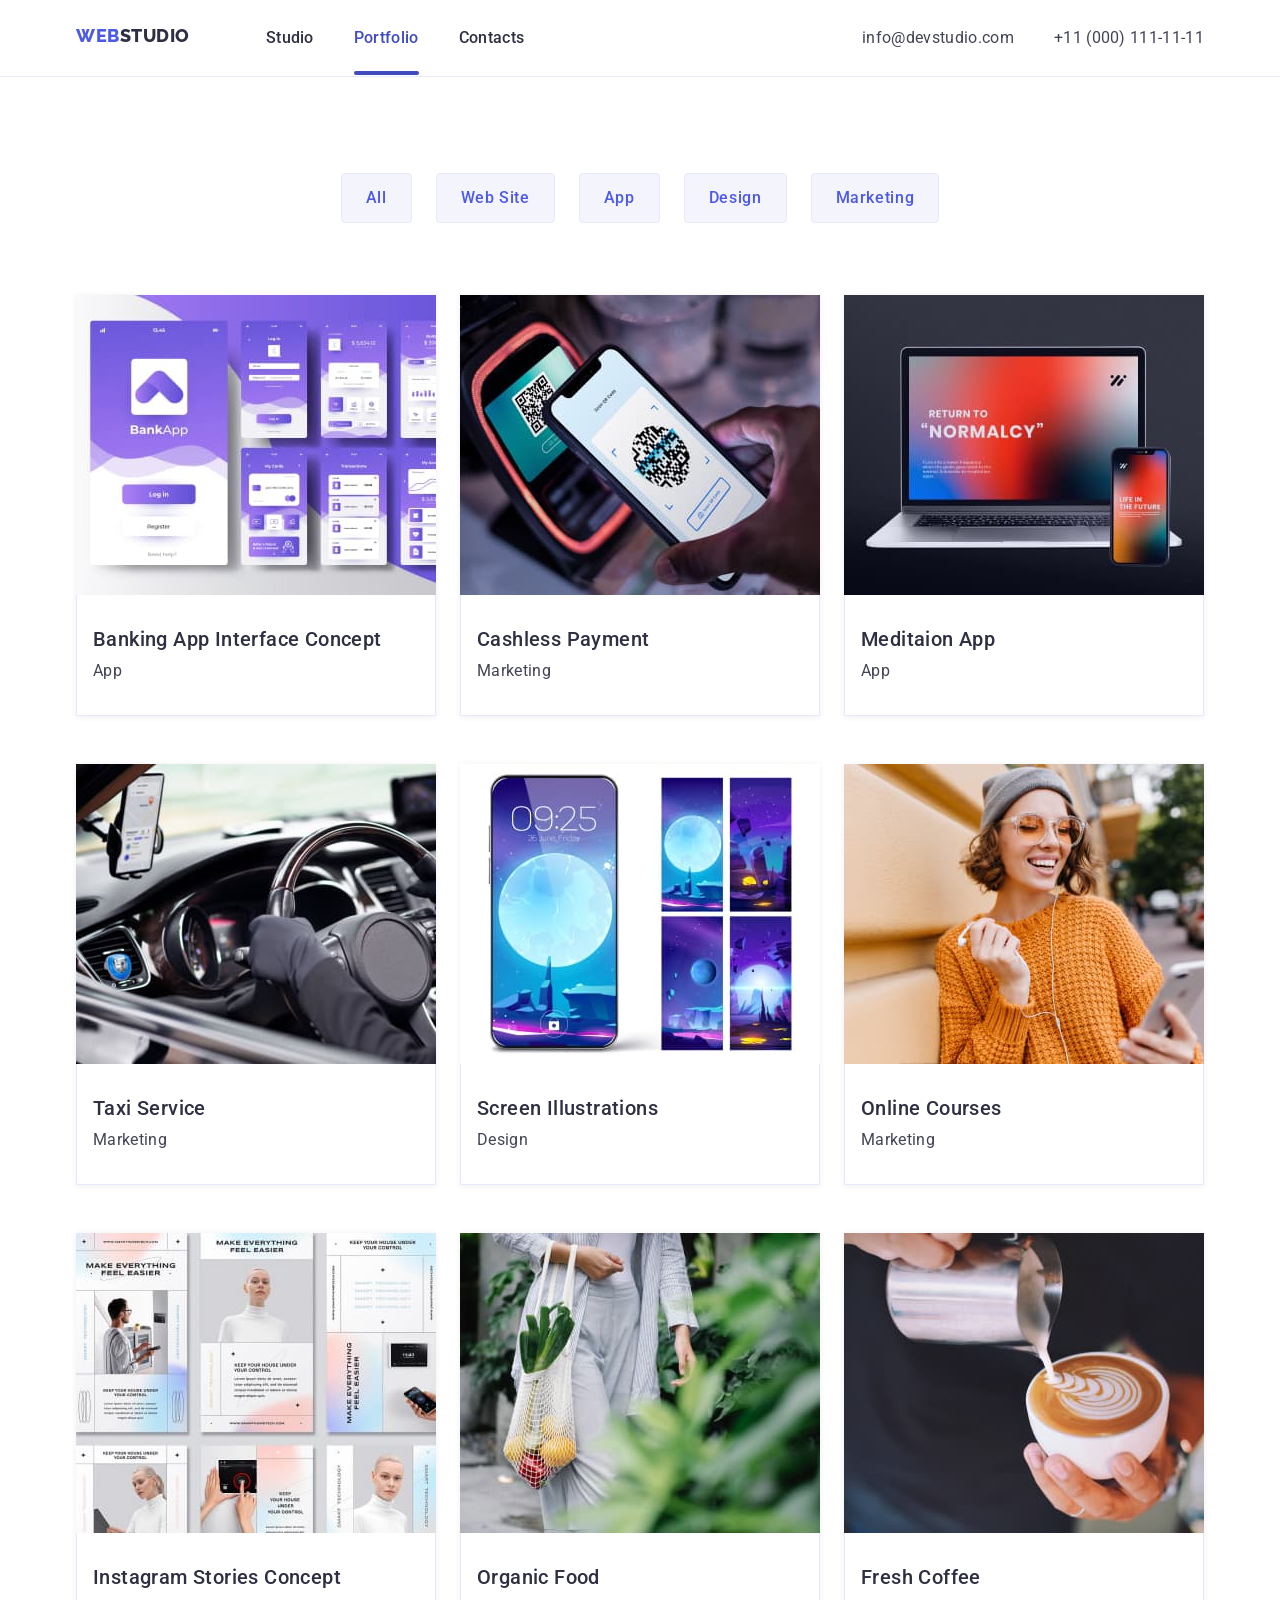
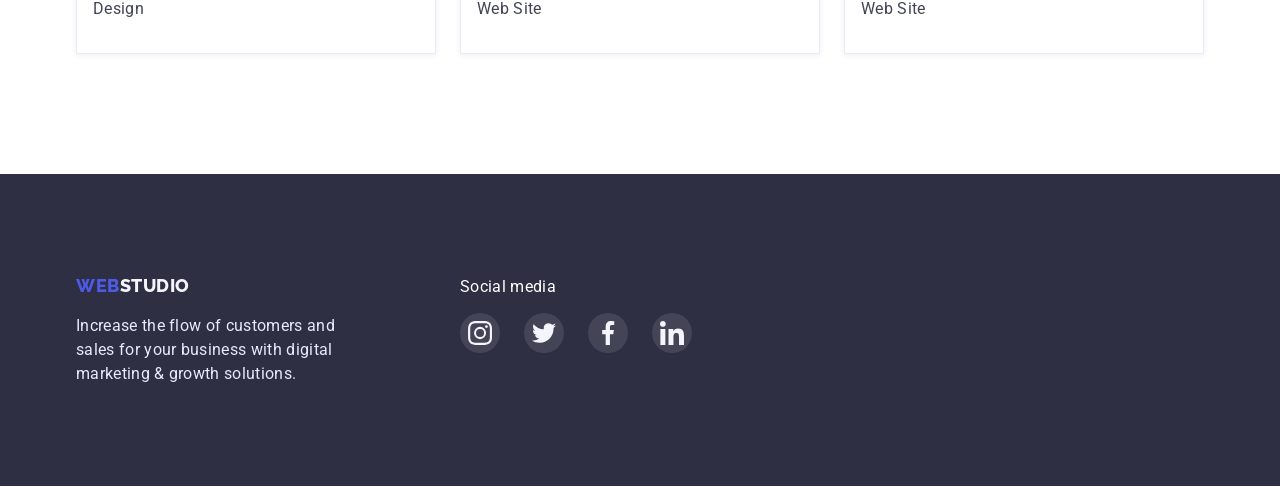
==== commit a25653e6: "add modal window" ====
--- a/portfolio.html
+++ b/portfolio.html
@@ -79,26 +79,30 @@
                     height="300"
                     class="gallery-images"
                   />
+                  <p class="text-animation">Lorem ipsum dolor sit, amet consectetur adipisicing elit. Aspernatur, eum similique illo, asperiores quibusdam iste porro, temporibus laboriosam necessitatibus perspiciatis nisi. Minima maxime tempore quos veritatis ipsam architecto, eius quisquam! Lorem ipsum dolor sit, amet consectetur adipisicing elit. Aspernatur, eum similique illo, asperiores quibusdam iste porro, temporibus laboriosam necessitatibus perspiciatis nisi. Minima maxime tempore quos veritatis ipsam architecto, eius quisquam!</p>
+                </div>
+                
+                <div class="gallery-footer">
+                  <h2>Banking App Interface Concept</h2>
+                  <p class="gallery-text">App</p>
+                </div>
+              </a>
+            </li>
+            <li class="gallery-items list">
+              <a class="gallery-link link" href="">
+                <div class="gallery-top-wrapp">
+                  <img
+                    src="./images/cashless_payment.jpg"
+                    alt=""
+                    width="360"
+                    height="300"
+                    class="gallery-images"
+                  />
                   <p class="text-animation">
                     14 Stylish and User-Friendly App Design Concepts · Task Manager App · Calorie Tracker App · Exotic Fruit Ecommerce App · Cloud Storage App
                   </p>
                 </div>
-                
-                <div class="gallery-footer">
-                  <h2>Banking App Interface Concept</h2>
-                  <p class="gallery-text">App</p>
-                </div>
-              </a>
-            </li>
-            <li class="gallery-items list">
-              <a class="gallery-link link" href="">
-                <img
-                src="./images/cashless_payment.jpg"
-                alt=""
-                width="360"
-                height="300"
-                class="gallery-images"
-                />
+
                 <div class="gallery-footer">
                   <h2>Cashless Payment</h2>
                   <p class="gallery-text">Marketing</p>
@@ -107,13 +111,17 @@
             </li>
             <li class="gallery-items list">
               <a  href="" class="gallery-link link">
-                <img
-                src="./images/meditaion_app.jpg"
-                alt=""
-                width="360"
-                height="300"
-                class="gallery-images"
-                />
+                <div class="gallery-top-wrapp">
+                  <img
+                    src="./images/meditaion_app.jpg"
+                    alt=""
+                    width="360"
+                    height="300"
+                    class="gallery-images"
+                  />
+                  <p class="text-animation">Lorem ipsum dolor sit amet consectetur adipisicing elit. Totam harum vel, quam nisi amet tenetur quis necessitatibus consectetur similique ipsa voluptatibus, voluptas dolorem libero laborum pariatur reprehenderit architecto eius corrupti.</p>
+                </div>
+
                 <div class="gallery-footer gallery-border">
                   <h2>Meditaion App</h2>
                   <p class="gallery-text">App</p>
@@ -122,13 +130,17 @@
             </li>
             <li class="gallery-items list">
               <a class="gallery-link link" href="">
-                <img
-                src="./images/taxi_service.jpg"
-                alt=""
-                width="360"
-                height="300"
-                class="gallery-images"
-                />
+                <div class="gallery-top-wrapp">
+                  <img
+                    src="./images/taxi_service.jpg"
+                    alt=""
+                    width="360"
+                    height="300"
+                    class="gallery-images"
+                  />
+                  <p class="text-animation">Lorem ipsum dolor sit amet consectetur adipisicing elit. Inventore accusamus quae cumque, repellat debitis dicta ullam doloribus quos voluptas id qui deserunt nisi, rerum error a officia tempora magni repellendus.</p>
+                </div>
+
                 <div class="gallery-footer">
                   <h2>Taxi Service</h2>
                   <p class="gallery-text">Marketing</p>
@@ -137,13 +149,17 @@
             </li>
             <li class="gallery-items list">
               <a class="gallery-link link" href="">
-                <img
-                src="./images/screen_illustrations.jpg"
-                alt=""
-                width="360"
-                height="300"
-                class="gallery-images"
-                />
+                <div class="gallery-top-wrapp">
+                  <img
+                    src="./images/screen_illustrations.jpg"
+                    alt=""
+                    width="360"
+                    height="300"
+                    class="gallery-images"
+                  />
+                  <p class="text-animation">Lorem ipsum dolor sit, amet consectetur adipisicing elit. Excepturi magnam reprehenderit saepe perspiciatis, doloribus deleniti est asperiores consectetur ipsam doloremque officiis, hic labore alias repellat dolorum omnis eius libero harum?</p>
+                </div>
+
                 <div class="gallery-footer">
                   <h2>Screen Illustrations</h2>
                   <p class="gallery-text">Design</p>
@@ -152,13 +168,17 @@
             </li>
             <li class="gallery-items list">
               <a class="gallery-link link" href="">
-                <img
-                src="./images/online_courses.jpg"
-                alt=""
-                width="360"
-                height="300"
-                class="gallery-images"
-                />
+                <div class="gallery-top-wrapp">
+                  <img
+                    src="./images/online_courses.jpg"
+                    alt=""
+                    width="360"
+                    height="300"
+                    class="gallery-images"
+                  />
+                  <p class="text-animation">Lorem ipsum dolor sit amet consectetur adipisicing elit. Nam voluptatibus distinctio modi aperiam, molestias inventore totam, ab eveniet voluptate ipsum quibusdam commodi nihil explicabo adipisci eum quae fuga ad tempora!</p>
+                </div>
+
                 <div class="gallery-footer">
                   <h2>Online Courses</h2>
                   <p class="gallery-text">Marketing</p>
@@ -167,13 +187,17 @@
             </li>
             <li class="gallery-items list">
               <a class="gallery-link link" href="">
-                  <img
-                src="./images/instagram_stories_concept.jpg"
-                alt=""
-                width="360"
-                height="300"
-                class="gallery-images"
-                />
+                <div class="gallery-top-wrapp">
+                  <img
+                    src="./images/instagram_stories_concept.jpg"
+                    alt=""
+                    width="360"
+                    height="300"
+                    class="gallery-images"
+                  />
+                  <p class="text-animation">Lorem ipsum dolor sit amet consectetur adipisicing elit. Et minus est exercitationem iure cum nemo reprehenderit excepturi porro, impedit laudantium?</p>
+                </div>
+
                 <div class="gallery-footer">
                   <h2>Instagram Stories Concept</h2>
                   <p class="gallery-text">Design</p>
@@ -182,13 +206,17 @@
             </li>
             <li class="gallery-items list">
               <a class="gallery-link link" href="">
-                  <img
-                src="./images/organic_food.jpg"
-                alt=""
-                width="360"
-                height="300"
-                class="gallery-images"
-                />
+                <div class="gallery-top-wrapp">
+                  <img
+                    src="./images/organic_food.jpg"
+                    alt=""
+                    width="360"
+                    height="300"
+                    class="gallery-images"
+                  />
+                  <p class="text-animation">Lorem ipsum dolor sit amet consectetur adipisicing elit. Id natus dolorum cumque, provident eum error maxime dolor tenetur aperiam doloribus harum eligendi est suscipit adipisci eius, magni rerum et ratione.</p>
+                </div>
+
                 <div class="gallery-footer">
                   <h2>Organic Food</h2>
                   <p class="gallery-text">Web Site</p>
@@ -197,13 +225,17 @@
             </li>
             <li class="gallery-items list">
               <a class="gallery-link link" href="">
-                <img
-                src="./images/fresh_coffee.jpg"
-                alt=""
-                width="360"
-                height="300"
-                class="gallery-images"
-                />
+                <div class="gallery-top-wrapp">
+                  <img
+                    src="./images/fresh_coffee.jpg"
+                    alt=""
+                    width="360"
+                    height="300"
+                    class="gallery-images"
+                  />
+                  <p class="text-animation">Lorem ipsum dolor sit amet consectetur adipisicing elit. Ea fugiat commodi temporibus error tenetur? Beatae quos sed pariatur ut consequatur rem tenetur magni voluptas neque, quod placeat rerum. Impedit, sapiente.</p>
+                </div>
+
                 <div class="gallery-footer">
                   <h2>Fresh Coffee</h2>
                   <p class="gallery-text">Web Site</p>
--- a/css/styles.css
+++ b/css/styles.css
@@ -21,16 +21,17 @@
     0px 1px 1px rgba(46, 47, 66, 0.16), 
     0px 2px 1px rgba(46, 47, 66, 0.08);
   --dark: #2e2f42;
-  --fill: #8E8F99;
+  --fill: #8E8F99; 
   --gradient-bg: linear-gradient(rgba(46, 47, 66, 0.7), rgba(46, 47, 66, 0.7));
+  --light: #f4f4fd;
+  --modal: rgba(46, 47, 66, 0.4);
   --pressed-state: #404bbf;
-  --text: #434455;
   --primary: #4d5ae5;
   --socicon-footer: rgba(255, 255, 255, 0.1);
   --success: #31D0AA;
-  --white: #ffffff;
-  --light: #f4f4fd;
   --transition: 250ms cubic-bezier(0.4, 0, 0.2, 1);
+  --text: #434455;
+  --white: #ffffff;  
 
   /* --pressedstate-label: #404bbf; */
 }
@@ -462,6 +463,8 @@
 }
 .gallery-top-wrapp {
   position: relative;
+
+  overflow: hidden;
 }
 .text-animation {
   position: absolute;
@@ -472,16 +475,16 @@
 
   color: var(--light);
   line-height: 1.5;
+  overflow: auto;
 
   background-color: var(--primary);
 
   transform: translateY(100%);
-  transition: var(--transition);
+  transition: transform var(--transition);
 }
 .gallery-link:is(:hover, :focus) .text-animation {
   transform: translateY(0%);
 }
-
 .gallery-footer {
   padding: 32px 16px;
 
@@ -505,3 +508,55 @@
   color: var(--text);
   line-height: 1.5;
 }
+/*------- Modal window -------*/
+.is-hidden {
+  opacity: 0;
+  visibility: hidden;
+  pointer-events: none;
+}
+.backdrop {
+  position: fixed;
+  top: 0;
+  width: 100%;
+  height: 100%;
+
+  background-color: var(--modal);
+
+  transition: opasity var(--transition), visibility var(--transition);
+}
+.modal {
+  position: absolute;
+  left: 50%;
+  top: 50%;
+  transform: translate(-50%, -50%);
+  padding: 24px;
+
+  width: 408px;
+  min-height: 576px;
+
+  background: #FCFCFC;
+  box-shadow: 
+    0px 1px 1px rgba(0, 0, 0, 0.14), 
+    0px 1px 3px rgba(0, 0, 0, 0.12), 
+    0px 2px 1px rgba(0, 0, 0, 0.2);
+  border-radius: 4px;
+}
+.modal-close {
+  position: relative;
+  display: block;
+  margin-left: auto;
+
+  background: var(--accent);
+  border: 1px solid rgba(0, 0, 0, 0.1);
+  border-radius: 50%;
+
+  padding: 8px;
+  width: 24px;
+  height: 24px;
+}
+.modal-icon {
+  position: absolute;
+  left: 32%;
+  top: 32%;
+
+}
